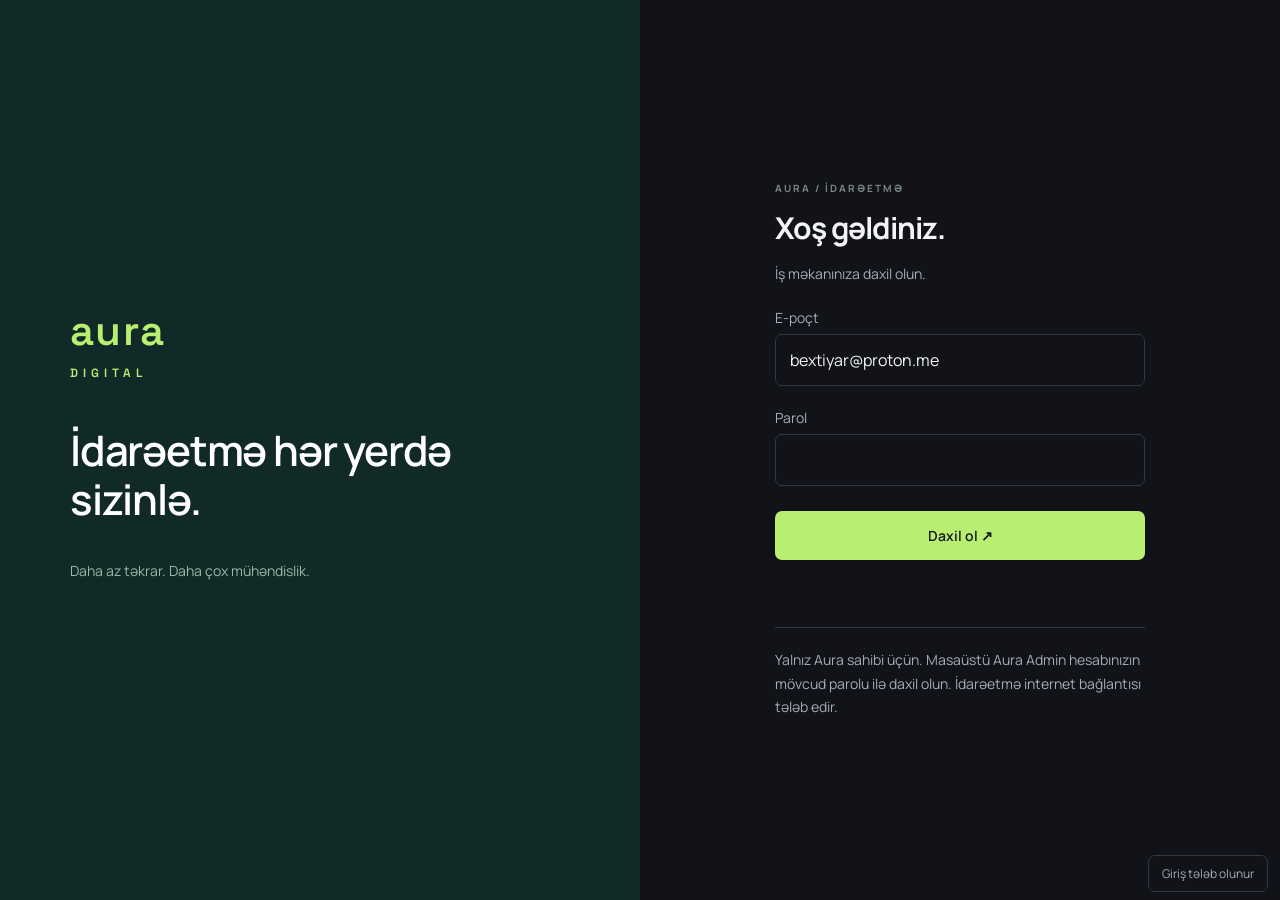
==== admin/index.html @ a4d2678a "Add responsive owner-only Aura Admin web panel" ====
<!doctype html><html lang="az"><head><meta charset="utf-8"><meta name="viewport" content="width=device-width,initial-scale=1"><title>Aura Admin · Veb idarəetmə</title><meta name="robots" content="noindex,nofollow"><meta name="referrer" content="no-referrer"><meta http-equiv="Content-Security-Policy" content="default-src 'self'; script-src 'self'; style-src 'self' 'unsafe-inline'; img-src 'self' data:; font-src 'self'; connect-src https://atiyisqbdrtrmpjtwakv.supabase.co; object-src 'none'; base-uri 'none'; form-action 'none'"><link rel="stylesheet" href="base.css"><link rel="stylesheet" href="auth.css"><link rel="stylesheet" href="admin.css"><link rel="stylesheet" href="communications.css"><link rel="stylesheet" href="web-admin.css"><link rel="icon" href="icon.svg"></head><body class="auth-locked" data-mode="admin">
<div class="app"><aside class="side"><div class="logo"><div class="mark">a</div><div class="word">aura<small>ADMIN</small></div></div><div class="navlabel">İDARƏETMƏ</div><button class="nav active" data-admin-page="overview">Ümumi baxış</button><button class="nav" data-admin-page="users">Aktiv hesablar</button><button class="nav" data-admin-page="suspended">Dayandırılmış hesablar</button><button class="nav" data-admin-page="rigels">Rigellər</button><button class="nav" data-admin-page="devices">Cihazlar</button><button class="nav" data-admin-page="events">Bütün hadisələr</button><button class="nav" data-admin-page="releases">Yeniləmələr</button><div class="sidebottom"><div class="licenseMini"><strong>Aura Admin · Veb</strong>Yalnız internetlə işləyir.</div><button class="nav" id="adminPassword">Parolu dəyiş</button><button class="nav" id="adminLogout">Hesabdan çıx</button></div></aside>
<main class="main"><header class="topbar"><button class="btn light" id="menuToggle" aria-label="Menyunu aç" aria-expanded="false">☰</button><div class="crumb">Aura Admin / <b id="adminCrumb">Ümumi baxış</b></div><button class="btn light" id="adminRefresh">Yenilə</button></header><section class="content"><div class="intro"><div><div class="eyebrow">AURA DIGITAL / İDARƏETMƏ</div><h1 id="adminTitle">İş məkanınız, bir baxışda.</h1><p id="adminMessage">Serverdən məlumatlar alınır.</p></div><button class="btn lime" id="adminNewUser">Hesab yarat</button></div><div id="adminBody"></div></section></main></div>
<div class="auth-dialog" id="adminDialog" hidden></div><script src="web-bridge.js"></script><script src="auth.js"></script><script src="usage.js"></script><script src="communications.js"></script><script src="admin.js"></script></body></html>

<script src="refinements.js"></script><script src="web-admin.js"></script>
---- admin/base.css ----
@import url('fonts/fonts.css');
:root{--bg:#f4f5f2;--ink:#182b29;--muted:#798582;--line:#e0e5df;--green:#b8ef70;--dark:#122a27}*{box-sizing:border-box}body{margin:0;background:var(--bg);color:var(--ink);font:14px Manrope,Segoe UI,sans-serif}button,input,select{font:inherit}button{cursor:pointer;border:0;transition:background .18s,transform .18s}button:active{transform:translateY(1px)}button:disabled{cursor:not-allowed;opacity:.55}button,input,select{outline-offset:4px}.app{display:flex;min-height:100vh}.side{width:232px;background:var(--dark);color:#c0cfca;padding:34px 22px;position:fixed;inset:0 auto 0 0;display:flex;flex-direction:column;z-index:5}.logo{display:flex;align-items:center;gap:12px;color:white}.mark{width:39px;height:39px;display:grid;place-items:center;font:32px 'Space Grotesk',sans-serif;background:var(--green);color:var(--dark);border-radius:12px 3px 12px 3px}.word{font:600 26px 'Space Grotesk',sans-serif;letter-spacing:2px}.word small{display:block;font:9px Manrope;letter-spacing:4.5px;margin-top:1px}.navlabel{font-size:10px;letter-spacing:1.7px;color:#72908a;margin:48px 12px 13px}.nav{background:none;color:#b1c4bd;display:flex;gap:12px;align-items:center;width:100%;padding:13px 14px;border-radius:8px;text-align:left;margin:5px 0;font-size:13px}.nav.active{background:#27413a;color:var(--green)}.nav svg{width:18px;height:18px;fill:none;stroke:currentColor;stroke-width:1.5}.sidebottom{margin-top:auto}.licenseMini{border:1px solid #355047;padding:16px;border-radius:10px;margin-top:35px;font-size:11px;color:#97b0a5}.licenseMini strong{display:block;color:white;font-size:13px;margin:8px 0}.dot{display:inline-block;width:6px;height:6px;border-radius:50%;background:var(--green);margin-right:6px}.user{border-top:1px solid #345047;margin-top:24px;padding-top:20px;display:flex;gap:10px;align-items:center}.avatar{width:33px;height:33px;background:#365148;border-radius:50%;display:grid;place-items:center;color:#d6e6de;font-size:11px;flex-shrink:0}.user small{display:block;color:#8ca399;font-size:10px;margin-top:3px}.main{margin-left:232px;width:calc(100% - 232px)}.topbar{height:83px;border-bottom:1px solid var(--line);display:flex;align-items:center;justify-content:space-between;padding:0 44px;background:#fbfcf9}.crumb{font-size:12px;color:#80908a}.crumb b{color:#233d32;font-weight:600}.badge{font-size:10px;letter-spacing:.5px;border:1px solid #dce4d8;border-radius:5px;padding:6px 9px;background:#f5f8ef;color:#5a7350}.content{padding:37px 44px 24px;max-width:1700px;margin:auto}.eyebrow{font-size:10px;letter-spacing:2px;color:#7a8880;font-weight:700}.intro{display:flex;align-items:flex-end;justify-content:space-between;margin-bottom:27px}h1{font-size:32px;font-weight:600;letter-spacing:-1.2px;margin:7px 0 7px}p{line-height:1.7;color:var(--muted)}.intro p{margin:0;font-size:12px}.btn{padding:12px 20px;border-radius:7px;background:var(--dark);color:white;font-weight:600;font-size:12px;display:inline-flex;align-items:center;justify-content:center;gap:12px}.btn.light{background:white;border:1px solid var(--line);color:var(--ink)}.btn.lime{background:var(--green);color:var(--dark)}.hero{background:var(--dark);border-radius:15px;color:white;display:grid;grid-template-columns:1.1fr 1fr;overflow:hidden;min-height:265px;position:relative}.heroText{padding:33px 36px;z-index:1}.hero .eyebrow{color:var(--green)}.hero h2{font-size:34px;line-height:1.22;font-weight:500;letter-spacing:-1.1px;margin:16px 0 12px}.hero p{font-size:12px;color:#abc0b6;max-width:340px;margin-bottom:22px}.heroArt{background:radial-gradient(ellipse at center,#284d3c,transparent 70%);display:grid;place-items:center;position:relative}.heroArt:after{content:'PRECISION IN EVERY DETAIL';position:absolute;bottom:20px;right:25px;font:9px monospace;letter-spacing:2px;color:#7d9a88}.heroArt svg{width:100%;height:250px}.sectionhead{display:flex;justify-content:space-between;align-items:center;margin:28px 0 15px}.sectionhead h2{font-size:17px;margin:0}.sectionhead small{color:#849187;font-size:11px}.cards{display:grid;grid-template-columns:repeat(4,1fr);gap:15px}.card{background:#fff;border:1px solid var(--line);border-radius:12px;padding:20px;min-height:202px;position:relative}.card.live{border-color:#afc69d;box-shadow:0 4px 20px #172d2010}.cardicon{width:44px;height:44px;background:#f0f4ea;border-radius:10px;display:grid;place-items:center;margin-bottom:22px}.cardicon svg{width:27px;height:27px;stroke:#45674f;fill:none;stroke-width:1.2}.card .tag{position:absolute;right:15px;top:23px;font-size:9px;color:#668950;background:#eff6e7;padding:4px 7px;border-radius:4px}.card h3{font:600 20px 'Space Grotesk',sans-serif;margin:0 0 7px}.card p{font-size:11px;margin:0 0 16px;min-height:36px}.card button{font-size:11px;color:var(--ink);background:none;padding:0;font-weight:700}.card.muted{background:#f8f9f6}.card.muted .tag{background:#eceedf;color:#89917e}.lower{display:grid;grid-template-columns:1.35fr 1fr;gap:20px;margin-top:25px}.box{border:1px solid var(--line);background:#fff;border-radius:11px;padding:22px}.box h3{font-size:13px;margin:0 0 18px}.stepRow{display:flex;gap:16px}.step{flex:1;font-size:11px;color:#829084;line-height:1.7}.step span{display:block;color:#9ca890;font:20px 'Space Grotesk';margin-bottom:10px}.step b{display:block;color:#344a3d;margin-bottom:4px}.profile{display:flex;align-items:center;gap:12px;padding:12px;background:#f6f8f2;border-radius:8px}.profile .avatar{background:#e5eedb;color:#4f6542}.profile strong{font-size:12px}.profile small{display:block;color:#8a9685;margin-top:3px;font-size:10px}.swatches{display:flex;gap:5px;margin-left:auto}.swatches i{width:12px;height:12px;border-radius:3px;background:#e2b14c}.swatches i:nth-child(2){background:#6f9e8a}.swatches i:nth-child(3){background:#b46964}.foot{margin-top:24px;display:flex;justify-content:space-between;color:#8d978d;font-size:10px;line-height:1.6}.view[hidden]{display:none!important}.studio{padding:25px 30px}.studioIntro{display:flex;justify-content:space-between;align-items:center;margin-bottom:23px}.studioIntro h1{font-size:27px}.studioIntro p{font-size:11px;margin:0}.studioGrid{display:grid;grid-template-columns:350px minmax(0,1fr);gap:20px}.formPanel{background:white;border:1px solid var(--line);border-radius:12px;overflow:hidden;align-self:start}.paneltop{padding:20px 21px 14px;display:flex;align-items:center;justify-content:space-between}.paneltop h3{font-size:13px;margin:0}.paneltop small{font-size:9px;color:#7e9076}.tabs{display:flex;padding:0 16px;gap:6px;border-bottom:1px solid var(--line)}.tab{background:none;padding:12px 8px;color:#8a9688;font-size:11px;border-bottom:2px solid transparent}.tab.active{color:#365e37;border-color:#83a45b;font-weight:700}.fields{padding:20px}.fieldGrid{display:grid;grid-template-columns:1fr 1fr;gap:15px 12px}.field.full{grid-column:1/-1}.field label{font-size:10px;color:#74816f;display:block;margin-bottom:7px}.inputwrap{position:relative}.inputwrap input,.field select{width:100%;border:1px solid #dce3d8;border-radius:6px;padding:10px;background:#fcfdfb;color:#23382a;font-size:13px;height:39px}.inputwrap input{padding-right:32px}.inputwrap small{position:absolute;right:10px;top:13px;font-size:9px;color:#a0aa99;pointer-events:none}.field input:focus{outline:2px solid #b8d89c;border-color:transparent}.fieldTitle{font-size:10px;letter-spacing:1.4px;color:#9aa58e;border-bottom:1px solid #edf0e8;padding-bottom:10px;margin:4px 0 0}.hint{font-size:10px;color:#8b9684;line-height:1.7;margin:16px 0 0;padding:11px;background:#f6f8f2;border-radius:5px}.formbottom{padding:17px 20px;border-top:1px solid var(--line)}.formbottom .btn{width:100%}.formbottom .btn.light{margin-bottom:9px;font-size:10px}.canvasPanel{border-radius:12px;overflow:hidden;border:1px solid #dce3d7;background:#fff;display:flex;flex-direction:column;min-height:600px}.canvashead{display:flex;align-items:center;justify-content:space-between;padding:17px 20px;font-size:11px;border-bottom:1px solid var(--line)}.canvashead strong{font-size:12px}.tiny{font:10px monospace;color:#829476}.drawing{background-color:#132923;background-image:linear-gradient(#adc49108 1px,transparent 1px),linear-gradient(90deg,#adc49108 1px,transparent 1px);background-size:22px 22px;position:relative;flex:1;min-height:390px;display:flex;align-items:center;overflow:hidden}.drawing svg{width:100%;height:auto;min-height:300px}.canvasLabel{position:absolute;top:20px;left:21px;color:#a9bdab;font-size:9px;letter-spacing:1.5px}.canvasLabel:before{content:'';display:inline-block;width:5px;height:5px;border-radius:50%;background:#b8ef70;margin-right:7px}.canvasTools{position:absolute;top:15px;right:15px;display:flex;gap:5px;z-index:2}.canvasTools button{background:#294136;color:#b3c6b2;border:1px solid #3a5140;width:27px;height:27px;border-radius:4px}.drawbottom{position:absolute;bottom:17px;left:20px;right:20px;color:#7f9c88;font:9px monospace;display:flex;justify-content:space-between}.summary{display:grid;grid-template-columns:repeat(3,1fr);padding:19px 22px;gap:15px}.summary div{border-right:1px solid var(--line);padding-right:10px}.summary div:last-child{border:0}.summary small{display:block;color:#8c9885;font-size:9px;margin-bottom:7px}.summary strong{font:500 19px 'Space Grotesk'}.summary em{display:block;font-size:9px;color:#99a28e;font-style:normal;margin-top:5px}.statusline{padding:12px 20px;border-top:1px solid var(--line);font-size:10px;color:#75846d;background:#fcfdf9;display:flex;gap:8px;align-items:center}.statusline i{height:5px;width:5px;background:#7caa4b;border-radius:50%;flex-shrink:0}.notice{border:1px solid #e1e5d9;border-radius:7px;padding:12px 15px;color:#8d977e;font-size:10px;margin-top:15px;line-height:1.6}.toast{position:fixed;bottom:28px;left:50%;transform:translateX(-50%) translateY(100px);opacity:0;background:#e6f2d4;border:1px solid #b6d08c;color:#304c29;padding:15px 23px;border-radius:9px;box-shadow:0 8px 40px #0002;z-index:30;transition:.3s;max-width:90%;font-size:12px;pointer-events:none}.toast.show{transform:translateX(-50%) translateY(0);opacity:1}.drawcursor{cursor:crosshair}.modalShade{position:fixed;inset:0;background:#10281f77;backdrop-filter:blur(7px);z-index:20;display:grid;place-items:center;padding:20px}.modalShade[hidden]{display:none}.modal{background:#fbfcf8;border-radius:17px;padding:32px;width:510px;max-width:100%;max-height:90vh;overflow:auto;box-shadow:0 30px 100px #0003}.modal h2{font-size:25px;margin:14px 0 9px}.modal p{font-size:12px}.licenseData{display:grid;grid-template-columns:1fr 1fr;gap:20px;margin:24px 0;padding:20px;background:#f0f4e8;border-radius:9px}.licenseData small{display:block;font-size:10px;color:#899578;margin-bottom:6px}.licenseData b{font-size:12px}.modalactions{display:flex;justify-content:flex-end;gap:9px}.progress{display:flex;gap:7px;align-items:center;color:#809377;font-size:10px}.progress b{display:inline-grid;place-items:center;width:19px;height:19px;background:#e5eddb;border-radius:50%;color:#6f8853;font-size:9px}.progress i{width:20px;height:1px;background:#ccd6c0}.progress .current{background:#203f2c;color:#c1ec94}@media(min-width:1550px){.studioGrid{grid-template-columns:390px minmax(0,1fr)}.canvasPanel{min-height:660px}.drawing{min-height:450px}.content{padding-top:48px}.hero{min-height:300px}.heroText{padding:39px}.heroArt svg{height:280px}}@media(max-width:1150px){.side{width:190px;padding:28px 15px}.main{margin-left:190px;width:calc(100% - 190px)}.content{padding:26px}.topbar{padding:0 26px}.studio{padding:22px}.studioGrid{grid-template-columns:310px minmax(0,1fr)}.cards{gap:9px}.card{padding:16px}.hero h2{font-size:29px}.heroText{padding:27px}.progress{display:none}}@media(max-width:850px){.side{width:74px;padding:24px 13px}.word,.navlabel,.nav span,.licenseMini,.user>div:not(.avatar){display:none}.nav{padding:13px;justify-content:center}.logo{justify-content:center}.main{margin-left:74px;width:calc(100% - 74px)}.cards{grid-template-columns:1fr 1fr}.studioGrid{grid-template-columns:1fr}.hero{grid-template-columns:1fr}.heroArt{display:none}.lower{grid-template-columns:1fr}.studioIntro{align-items:flex-start}.intro h1{font-size:26px}.intro>.badge{display:none}.foot{gap:20px}.canvasPanel{min-height:500px}.topbar{height:65px}}@media(prefers-reduced-motion:reduce){*{transition:none!important}}

:root{--surface:#fff;--soft:#f6f8f2;--head:#fbfcf9;--secondary:#74816f}html[data-theme=dark]{color-scheme:dark;--bg:#101c19;--ink:#e0e9df;--muted:#a1b0a4;--line:#34453a;--surface:#1b2b24;--soft:#24362c;--head:#17271f;--secondary:#a4b49d}html[data-theme=dark] .topbar{background:var(--head)}html[data-theme=dark] .crumb b,html[data-theme=dark] .step b{color:var(--ink)}html[data-theme=dark] :is(.card,.box,.formPanel,.canvasPanel,.btn.light,.modal){background:var(--surface);color:var(--ink)}html[data-theme=dark] :is(.card.muted,.profile,.hint,.licenseData,.statusline){background:var(--soft)}html[data-theme=dark] :is(.field input,.field select,.settingSelect,.profileInput){background:#14231c;color:var(--ink);border-color:var(--line)}html[data-theme=dark] :is(.field label,.tab,.hint,.notice,.foot,.card p,.step){color:#a4b49d}html[data-theme=dark] .badge,html[data-theme=dark] .card .tag{background:#283b2b;color:#c2d5ac;border-color:#405538}html[data-theme=dark] .tab.active{color:var(--green)}html[data-theme=dark] .card button{color:var(--ink)}.pageheading{margin-bottom:28px}.pageheading h1{margin-top:9px}.pageheading p{font-size:12px;max-width:650px}.pageGrid{display:grid;grid-template-columns:minmax(0,1.55fr) minmax(250px,1fr);gap:22px;align-items:start}.stack{display:grid;gap:20px}.pageCard{border:1px solid var(--line);border-radius:13px;background:var(--surface);padding:26px}.pageCard h2{font-size:16px;margin:0 0 8px}.pageCard p{font-size:12px}.cardHeading{display:flex;justify-content:space-between;align-items:center;gap:15px;margin-bottom:20px}.cardHeading h2{margin:0}.settingRow{padding:19px 0;border-bottom:1px solid var(--line);display:flex;gap:20px;justify-content:space-between;align-items:center}.settingRow:last-child{border-bottom:0;padding-bottom:0}.settingRow strong{font-size:12px;display:block}.settingRow small{display:block;color:var(--muted);font-size:11px;line-height:1.7;margin-top:6px;max-width:380px}.switch{position:relative;display:inline-flex;flex-shrink:0}.switch input{position:absolute;opacity:0;width:100%;height:100%;margin:0;cursor:pointer;z-index:1}.switch span{display:block;width:39px;height:23px;border-radius:20px;background:#c8d0c0;position:relative;transition:.2s}.switch span:after{content:'';position:absolute;width:17px;height:17px;border-radius:50%;background:#fff;top:3px;left:3px;transition:.2s}.switch input:checked+span{background:#80ab54}.switch input:checked+span:after{transform:translateX(16px)}.switch input:focus-visible+span{outline:2px solid #82a15b;outline-offset:4px}.switch input:disabled+span{opacity:.45}.themeOptions{display:grid;grid-template-columns:repeat(3,1fr);gap:12px;margin-top:22px}.themeChoice{border:1px solid var(--line);border-radius:9px;padding:12px;background:var(--surface);color:var(--ink);text-align:left;font-size:11px}.themeChoice[aria-pressed=true]{border-color:#85ac59;box-shadow:0 0 0 2px #88b35122}.themePicture{height:68px;background:#eef2e7;border-radius:5px;margin-bottom:12px;display:flex;gap:6px;padding:8px;border:1px solid #d7dfcf}.themePicture:before{content:'';width:23%;background:#233e2d;border-radius:3px}.themePicture:after{content:'';background:linear-gradient(#b8d193 0 25%,transparent 25% 40%,#fff 40%);border-radius:3px;flex:1}.themePicture.night{background:#10241a;border-color:#314735}.themePicture.night:after{background:linear-gradient(#405c34 0 25%,transparent 25% 40%,#233c2b 40%)}.themePicture.auto{background:linear-gradient(90deg,#eef2e7 50%,#10241a 50%)}.settingSelect,.profileInput{border:1px solid var(--line);border-radius:6px;padding:10px 12px;background:var(--head);color:var(--ink);font-size:12px;max-width:100%}.settingSelect{min-width:150px}.profileFields{display:grid;grid-template-columns:1fr 1fr;gap:20px;margin-top:22px}.profileFields label{font-size:11px;color:var(--secondary);display:block}.profileInput{width:100%;margin-top:8px}.profileFields .full{grid-column:1/-1}.colorChip{width:12px;height:12px;border-radius:3px;background:#b8ef70;display:inline-block;margin-right:7px}.licenseHero{padding:27px;border-radius:12px;color:#fff;background:radial-gradient(at top right,#40633a,transparent 65%),#153022}.licenseHero h2{font:500 30px 'Space Grotesk';margin:17px 0 5px}.licenseHero p{color:#b0c5a8;font-size:12px}.licenseHero code{display:inline-block;margin-top:14px;color:#cee7b8;font-size:12px;padding:10px 13px;border:1px solid #4d6543;border-radius:6px;letter-spacing:1px}.metricRow{display:grid;grid-template-columns:repeat(3,1fr);gap:15px;padding:22px 0}.metricRow small{display:block;font-size:10px;color:var(--muted);margin-bottom:8px}.metricRow strong{font-size:15px}.device{display:flex;gap:12px;align-items:center;padding:17px 0;border-top:1px solid var(--line)}.device .avatar{border-radius:8px;background:var(--soft);color:var(--ink)}.device small{font-size:10px;color:var(--muted);display:block;margin-top:5px}.device strong{font-size:12px}.device button{margin-left:auto}.termsLayout{display:grid;grid-template-columns:190px minmax(0,1fr);gap:26px;align-items:start}.termsIndex{position:sticky;top:20px;display:grid;gap:5px}.termsIndex a{font-size:11px;text-decoration:none;color:var(--muted);padding:11px 12px;border-left:2px solid var(--line)}.termsIndex a:hover{color:var(--ink);border-color:#8eb25e}.legalSection{scroll-margin-top:20px;padding:0 0 22px;border-bottom:1px solid var(--line);margin-bottom:24px}.legalSection h2{font-size:17px;margin:0 0 17px}.clause{display:grid;grid-template-columns:33px 1fr;gap:12px;margin:13px 0;font-size:12px;line-height:1.85}.clause b{color:#83a35e;font:500 12px 'Space Grotesk';padding-top:3px}.clause p{margin:0;font-size:12px;color:var(--secondary)}.legalBanner{background:var(--soft);border:1px solid var(--line);border-radius:9px;padding:17px 20px;font-size:11px;color:var(--secondary);line-height:1.8;margin-bottom:25px}.legalBanner a{color:inherit}.tag2{display:inline-block;font-size:9px;border:1px solid var(--line);border-radius:4px;padding:4px 7px;color:var(--muted)}.savedNote{font-size:11px;color:var(--muted);line-height:1.7}.accentOptions{display:flex;gap:9px}.accentChoice{width:24px;height:24px;border-radius:50%;border:3px solid var(--surface);outline:1px solid var(--line)}.accentChoice[aria-pressed=true]{outline:2px solid #829273}.sectionFoot{display:flex;gap:10px;align-items:center;justify-content:space-between;margin-top:20px}.pageCard a{color:inherit}.smallLink{font-size:11px;background:none;color:var(--ink);padding:0;text-decoration:underline;text-underline-offset:4px}body.compact .settingRow{padding:12px 0}body.compact .pageCard{padding:20px}body.reduceMotion *,body.reduceMotion *:before,body.reduceMotion *:after{transition:none!important;scroll-behavior:auto!important}.profilePreview{padding:22px;background:#142b22;border-radius:9px;color:#b8d99d;margin-top:20px;font:12px monospace;line-height:2.4}.settingsNote{font-size:11px;color:var(--muted);line-height:1.8;margin-top:16px}@media(max-width:1100px){.pageGrid{grid-template-columns:1fr}.termsLayout{grid-template-columns:1fr}.termsIndex{position:static;display:flex;flex-wrap:wrap;gap:3px}.termsIndex a{border-left:0;border-bottom:1px solid var(--line)}}@media(max-width:600px){.themeOptions{gap:5px}.themeChoice{padding:8px}.profileFields{grid-template-columns:1fr}.settingRow{gap:10px}.settingSelect{min-width:115px}.content{padding:23px 16px}.cardHeading{align-items:flex-start}.metricRow{gap:8px}.metricRow strong{font-size:12px}}

.side{padding-top:25px}.navlabel{margin-top:30px}.side .nav{padding-top:11px;padding-bottom:11px}.sidebottom .licenseMini{margin-top:16px}.sidebottom .user{margin-top:16px;padding-top:15px}.accountButton{border:0;background:none;color:inherit;text-align:left;width:100%;cursor:pointer}.billingHero{background:radial-gradient(ellipse at top right,#426944,transparent 70%),#153022;color:#fff;padding:30px;border-radius:13px;display:flex;align-items:center;justify-content:space-between;gap:20px}.billingHero h2{font:500 28px 'Space Grotesk';margin:12px 0}.billingHero p{color:#b1c5a9;font-size:12px;margin:0}.billingHero .eyebrow{color:#c2e5a8}.billingHero strong{font:500 39px 'Space Grotesk';white-space:nowrap}.billingHero strong small{font:11px Manrope;color:#afc4a6}.billingBar{display:flex;align-items:center;justify-content:space-between;gap:16px;margin:25px 0}.segmented{display:inline-flex;background:var(--soft);padding:4px;border:1px solid var(--line);border-radius:8px;gap:4px}.segmented button{background:none;color:var(--muted);border-radius:5px;padding:9px 15px;font-size:11px}.segmented button[aria-pressed=true]{background:var(--surface);color:var(--ink);box-shadow:0 2px 6px #0001}.priceGrid{display:grid;grid-template-columns:repeat(3,1fr);gap:17px}.priceCard{background:var(--surface);border:1px solid var(--line);padding:25px;border-radius:12px;display:flex;flex-direction:column;position:relative}.priceCard.featured{border-color:#91b66b;box-shadow:0 5px 28px #75a75112}.priceCard h2{font:500 23px 'Space Grotesk';margin:14px 0 8px}.priceCard p{font-size:11px;min-height:38px}.priceCard .price{font:500 35px 'Space Grotesk';margin:17px 0 8px;letter-spacing:-1px}.priceCard .price small{font:11px Manrope;letter-spacing:0;color:var(--muted)}.priceCard .annualTotal{font-size:10px;color:var(--muted);min-height:30px}.features{list-style:none;padding:0;margin:22px 0;flex:1}.features li{font-size:11px;line-height:1.8;margin:10px 0;color:var(--secondary);display:flex;gap:9px}.features li:before{content:'✓';color:#86a75b}.priceCard .btn{width:100%}.recommended{position:absolute;top:14px;right:15px;font-size:9px;color:#718e50;letter-spacing:.6px}.tableScroll{overflow:auto}.dataTable{width:100%;border-collapse:collapse;text-align:left;font-size:11px;white-space:nowrap}.dataTable th{font-size:9px;letter-spacing:1px;color:var(--muted);font-weight:600;padding:13px 12px;border-bottom:1px solid var(--line)}.dataTable td{padding:17px 12px;border-bottom:1px solid var(--line)}.dataTable tr:last-child td{border-bottom:0}.stateTag{font-size:9px;border-radius:4px;padding:5px 7px;background:#eaf4dd;color:#638244;display:inline-block}.stateTag.pending{background:#f5eddb;color:#a08042}.stateTag.off{background:var(--soft);color:var(--muted)}html[data-theme=dark] .stateTag{background:#2a4029;color:#b2cf91}html[data-theme=dark] .stateTag.pending{background:#403824;color:#d8ba77}.actionLink{background:none;color:var(--ink);font-size:11px;padding:4px;text-decoration:underline;text-underline-offset:4px}.paymentCard{background:linear-gradient(120deg,#254637,#142c22);border:1px solid #466443;border-radius:12px;padding:24px;color:#e2eed4;max-width:350px;aspect-ratio:1.72;display:flex;flex-direction:column;justify-content:space-between}.paymentCard .numbers{font:19px 'Space Grotesk';letter-spacing:2px}.paymentCard .caption{font-size:9px;letter-spacing:1.3px;color:#a6bc99}.checkoutLayout{display:grid;grid-template-columns:1.3fr 1fr;gap:22px}.orderLine{display:flex;justify-content:space-between;gap:15px;margin:14px 0;font-size:12px;color:var(--secondary)}.orderLine.total{padding-top:20px;border-top:1px solid var(--line);color:var(--ink);font-size:18px}.orderSummary{position:sticky;top:20px}.orderDisclaimer{font-size:10px;color:var(--muted);line-height:1.8;margin-top:15px}.paymentOption{display:flex;align-items:flex-start;gap:11px;border:1px solid var(--line);padding:16px;border-radius:8px;margin:12px 0;cursor:pointer;font-size:12px}.paymentOption:has(input:checked){border-color:#93b66b;background:var(--soft)}.paymentOption small{display:block;color:var(--muted);font-size:10px;line-height:1.7;margin-top:5px}.paymentOption input{accent-color:#82a65a;margin-top:3px}.checkoutField{display:grid;gap:7px;margin-top:20px;font-size:11px;color:var(--secondary)}.checkoutField input,.checkoutField select,.checkoutField textarea{border:1px solid var(--line);border-radius:6px;padding:11px;background:var(--head);color:var(--ink);font:12px Manrope,Segoe UI,sans-serif;width:100%}.checkoutField textarea{min-height:95px;resize:vertical}.accountGrid{display:grid;grid-template-columns:1fr 1fr;gap:18px}.accountGrid .full{grid-column:1/-1}.accountHeader{display:flex;align-items:center;gap:17px;margin-bottom:24px}.accountHeader .avatar{height:57px;width:57px;border-radius:16px;background:var(--soft);font:22px 'Space Grotesk';color:var(--ink)}.accountHeader h2{font-size:19px;margin:0 0 5px}.accountHeader p{font-size:11px;margin:0}.successCircle{width:64px;height:64px;border-radius:50%;display:grid;place-items:center;background:#e0efcb;color:#648744;font-size:30px;margin:0 auto 22px}.emptyState{padding:45px 20px;text-align:center;color:var(--muted);font-size:12px}.helpCards{display:grid;grid-template-columns:repeat(3,1fr);gap:16px}.helpCards .pageCard{padding:22px}.helpCards p{font-size:11px}details.faq{padding:18px 0;border-bottom:1px solid var(--line);font-size:12px}details.faq summary{cursor:pointer;font-weight:600}details.faq p{font-size:11px;line-height:1.9;margin-bottom:0}.demoStrip{display:flex;align-items:center;gap:10px;background:var(--soft);border:1px solid var(--line);border-radius:8px;padding:12px 16px;color:var(--muted);font-size:10px;line-height:1.8;margin-top:20px}.subTabs{display:flex;gap:22px;border-bottom:1px solid var(--line);margin-bottom:25px;overflow:auto}.subTabs button{white-space:nowrap;background:none;color:var(--muted);font-size:12px;padding:12px 0;border-bottom:2px solid transparent}.subTabs button.active{color:var(--ink);border-color:#86a859}.billingPane[hidden]{display:none}.seatsControl{display:flex;gap:10px;align-items:center}.seatsControl input{width:75px;text-align:center}.alertBox{padding:17px;border:1px solid #d2bb85;border-radius:8px;background:#f5efdf;color:#92733e;font-size:11px;line-height:1.8}html[data-theme=dark] .alertBox{background:#393323;color:#d7bd84;border-color:#5c5030}.titleActions{display:flex;align-items:center;justify-content:space-between;gap:15px}.titleActions p{margin-bottom:0}.billingPane .pageCard{margin-top:20px}.supportStatus{font-size:11px;line-height:1.7;color:var(--muted)}@media(max-width:1150px){.priceGrid{gap:10px}.priceCard{padding:18px}.checkoutLayout{grid-template-columns:1fr}.orderSummary{position:static}.billingHero strong{font-size:30px}}@media(max-width:850px){.priceGrid,.helpCards{grid-template-columns:1fr}.priceCard p{min-height:0}.accountGrid{grid-template-columns:1fr}.billingHero{align-items:flex-start;flex-direction:column}.billingBar{flex-wrap:wrap}.side .user{padding-top:12px}.side .accountButton{padding-left:0;padding-right:0}}@media(max-height:850px) and (min-width:851px){.side{padding:18px 18px;overflow-y:auto}.navlabel{margin:20px 12px 9px}.side .nav{padding:9px 12px;margin:3px 0;font-size:12px}.sidebottom .licenseMini{padding:12px;font-size:10px}.sidebottom .user{margin-top:12px}.side .navlabel[style]{margin-top:15px!important}}
---- admin/auth.css ----
body.auth-locked>.app{display:none!important}body:not(.auth-locked)>#authGate{display:none}#authGate{min-height:100vh;display:grid;grid-template-columns:1fr 1fr;background:var(--bg,#f4f5f2)}.auth-brand{background:#122a27;padding:70px;display:flex;flex-direction:column;justify-content:center;color:#fff}.auth-brand .auth-logo{font:600 42px 'Space Grotesk',sans-serif;letter-spacing:2px;color:#b8ef70}.auth-brand h1{font-size:46px;max-width:500px;line-height:1.18;margin:45px 0 20px}.auth-brand p{color:#9db7a8;max-width:400px;font-size:14px}.auth-content{display:flex;justify-content:center;align-items:center;padding:45px}.auth-box{width:100%;max-width:370px}.auth-box h2{font-size:30px;letter-spacing:-1px;margin:12px 0}.auth-box p{font-size:12px}.auth-box label{display:block;font-size:12px;color:var(--muted,#738573);margin:22px 0 7px}.auth-box input{width:100%;padding:14px;border:1px solid var(--line,#dce3d8);border-radius:7px;background:var(--bg,#fff);color:var(--ink,#182b29);font:inherit}.auth-box .btn{width:100%;margin-top:25px;padding:15px}.auth-error{min-height:22px;margin-top:17px;font-size:12px;color:#a34d42}.auth-note{border-top:1px solid var(--line,#dce3d8);margin-top:28px;padding-top:20px;color:var(--muted);font-size:11px;line-height:1.7}.auth-status{position:fixed;bottom:18px;right:20px;z-index:15;background:var(--bg,#f4f5f2);border:1px solid var(--line,#dce3d8);padding:9px 13px;border-radius:7px;font-size:10px;color:var(--muted,#71826f)}.auth-dialog{position:fixed;inset:0;z-index:100;background:#10281f88;display:grid;place-items:center;padding:24px;backdrop-filter:blur(7px)}.auth-dialog[hidden]{display:none}.auth-dialog-box{background:var(--bg,#fafbf7);color:var(--ink,#182b29);border-radius:16px;padding:30px;width:460px;max-width:100%;max-height:90vh;overflow:auto}.auth-dialog-box h2{margin-top:0}.auth-dialog-box p{font-size:12px}.auth-dialog-box label{display:block;font-size:12px;margin:16px 0 6px}.auth-dialog-box input{width:100%;padding:12px;border:1px solid var(--line,#dce3d8);border-radius:6px;background:var(--bg,#fff);color:var(--ink,#182b29)}.auth-dialog-box .sectionFoot{display:flex;gap:10px;margin-top:22px;flex-wrap:wrap}@media(max-width:900px){#authGate{grid-template-columns:1fr}.auth-brand{display:none}}
---- admin/admin.css ----
.admin-metrics{display:grid;grid-template-columns:repeat(4,1fr);gap:16px;margin-bottom:24px}.admin-metric{padding:22px;background:white;border:1px solid var(--line);border-radius:12px}.admin-metric small{display:block;color:var(--muted);font-size:11px}.admin-metric strong{display:block;font:32px 'Space Grotesk',sans-serif;margin-top:12px}.admin-table-wrap{overflow:auto;background:white;border:1px solid var(--line);border-radius:12px;margin-bottom:20px}.admin-table{border-collapse:collapse;width:100%;font-size:12px}.admin-table th,.admin-table td{padding:16px;border-bottom:1px solid var(--line);text-align:left;vertical-align:top;line-height:1.6}.admin-table th{font-size:10px;color:var(--muted);letter-spacing:.4px}.admin-table button{border:1px solid var(--line);padding:7px 10px;background:var(--bg);color:var(--ink);border-radius:5px;font-size:10px;margin:3px}.admin-table small{display:block;color:var(--muted)}.admin-filter{padding:12px;border:1px solid var(--line);border-radius:6px;margin:0 12px 20px 0;max-width:300px;background:white;color:var(--ink)}.admin-secret{display:block;padding:16px;background:#eef5e5;border:1px solid #bdd88d;border-radius:8px;overflow-wrap:anywhere;font:14px monospace;margin:20px 0}.admin-dialog-box{width:600px}.admin-dialog-box select,.admin-dialog-box textarea{width:100%;padding:12px;border:1px solid var(--line);border-radius:6px;background:var(--bg);color:var(--ink)}.admin-dialog-box textarea{height:110px;resize:vertical}#adminMessage{max-width:800px}#adminTitle{font-size:29px}@media(max-width:1150px){.admin-metrics{grid-template-columns:repeat(2,1fr)}}
body[data-mode=admin]{color-scheme:dark;--bg:#101a15;--ink:#eef5ef;--muted:#a8baad;--line:#32473b;--dark:#13231a;background:var(--bg);color:var(--ink)}
body[data-mode=admin] .topbar,body[data-mode=admin] .admin-metric,body[data-mode=admin] .admin-table-wrap{background:#192820;color:var(--ink)}
body[data-mode=admin] .btn.light,body[data-mode=admin] .admin-filter{background:#1d2f24;color:var(--ink);border-color:var(--line)}
body[data-mode=admin] .crumb b,body[data-mode=admin] .crumb{color:var(--muted)}
body[data-mode=admin] .admin-secret{background:#1e3224;border-color:#526b49;color:var(--ink)}
body[data-mode=admin] .auth-error{color:#ffa995}
.admin-table .admin-manage-button {
 padding: 7px 12px;
 font-size: 12px;
 color: var(--green);
 white-space: nowrap;
}
.admin-manage .admin-manage-account { color: var(--muted); overflow-wrap: anywhere; }
.admin-manage-details {
 display: grid;
 grid-template-columns: minmax(90px, 1fr) 2fr;
 gap: 8px 14px;
 margin: 20px 0;
}
.admin-manage-details dt { color: var(--muted); }
.admin-manage-details dd { margin: 0; overflow-wrap: anywhere; }
.admin-manage-options { display: grid; grid-template-columns: repeat(2,minmax(0,1fr)); gap: 8px; }
.admin-manage-options .btn { text-align: left; white-space: normal; }
.admin-manage .auth-error:empty { display: none; }
@media (max-width: 560px) { .admin-manage-options { grid-template-columns: 1fr; } }
.admin-list-tools{display:flex;align-items:center;flex-wrap:wrap;gap:10px;margin:14px 0}.admin-list-tools .admin-filter{margin:0}.admin-list-tools small{color:var(--muted)}
---- admin/communications.css ----
.aura-notification-bell{display:inline-flex;position:relative;align-items:center;justify-content:center;margin-left:auto;margin-right:8px;padding:7px 9px}
.aura-notification-bell svg{width:19px;height:19px;fill:none;stroke:currentColor;stroke-width:1.65;stroke-linecap:round;stroke-linejoin:round}
.aura-unread{font-size:10px;position:absolute;right:-5px;top:-6px;background:var(--green,#b8ef70);color:#142013;border-radius:1rem;padding:1px 5px}
.aura-notification-list,.aura-conversation-list{display:grid;gap:9px;margin:12px 0}
.aura-notification-list article,.aura-thread-log article{padding:12px;border:1px solid var(--line);border-radius:8px;overflow-wrap:anywhere}
.aura-notification-list small,.aura-thread-log small{display:block;color:var(--muted);font-size:11px;margin-top:4px}
.aura-notification-list article p,.aura-thread-log p{white-space:pre-wrap;margin:8px 0}
.aura-notification-list .aura-notification-new,.aura-thread-log .aura-thread-admin{border-left:3px solid var(--green,#b8ef70)}
.aura-thread-log{display:grid;gap:8px;max-height:380px;overflow:auto;margin:14px 0}
.aura-communication-card{margin-top:16px}
.aura-communication-card textarea{display:block;width:100%;padding:10px;background:var(--bg);color:var(--ink);border:1px solid var(--line);border-radius:6px;margin-bottom:10px}
.aura-device-filters{display:flex;gap:9px;flex-wrap:wrap;margin-bottom:12px}
.aura-device-filters input,.aura-device-filters select{padding:8px;background:var(--bg);color:var(--ink);border:1px solid var(--line);border-radius:6px}
.aura-device-filters input{min-width:min(260px,100%)}
.topbar{position:relative}
.topbar:has(.aura-package-promo:not([hidden])){height:106px}
.aura-package-promo{position:absolute;left:0;right:0;margin-inline:auto;width:min(49%,520px);padding:0;border:1px solid var(--line);border-radius:9px;overflow:hidden;background:#121d1b;cursor:pointer;line-height:0}
.aura-package-promo video{display:block;width:100%;height:auto;pointer-events:none}
.aura-package-promo:hover,.aura-package-promo:focus-visible{border-color:var(--green)}
@media(max-width:1120px){.aura-package-promo{width:42%}.topbar:has(.aura-package-promo:not([hidden])){height:90px}}
@media(max-width:920px){.aura-package-promo{display:none}.topbar:has(.aura-package-promo:not([hidden])){height:65px}}

.aura-package-promo:active{transform:none}
.settingsSearchRow{margin-top:16px;border-top:1px solid var(--line)}.settingsSearchRow input.settingSelect{width:min(48%,280px);min-width:0}
---- admin/web-admin.css ----
body[data-mode=admin]{--bg:#111318;--ink:#f2f4f7;--muted:#a4adb8;--line:#303642;--dark:#15181e;color-scheme:dark;font-size:16px}
body[data-mode=admin] .topbar,body[data-mode=admin] .admin-metric,body[data-mode=admin] .admin-table-wrap{background:#191c23}
body[data-mode=admin] .btn.light,body[data-mode=admin] .admin-filter{background:#20242d}
.side{overflow-y:auto}.side .nav{font-size:14px;min-height:44px;flex-shrink:0}.sidebottom{margin-top:auto;padding-top:20px}.sidebottom>.btn{width:100%;margin-top:6px}
.content{max-width:1700px;padding:32px}.topbar{position:sticky;top:0;z-index:10;min-height:72px}.intro{gap:16px;flex-wrap:wrap}.intro p{font-size:14px;line-height:1.7}
.btn{min-height:44px;font-size:14px}.admin-table{font-size:14px}.admin-table th{font-size:13px}.admin-table td{overflow-wrap:anywhere}.admin-table button{font-size:14px;min-height:42px}.admin-metric small{font-size:14px}.admin-filter{min-height:44px;font-size:16px}.admin-table-wrap{max-width:100%}
.auth-box label,.auth-box p,.auth-error,.auth-dialog-box p,.auth-dialog-box label{font-size:14px}.auth-box input,.auth-dialog-box input,.auth-dialog-box select,.auth-dialog-box textarea{font-size:16px;min-height:44px}.auth-note{font-size:14px}.auth-brand h1{font-size:42px}.auth-dialog-box{width:min(680px,100%)}.auth-status{font-size:12px;max-width:calc(100vw - 24px);bottom:8px;right:12px}
.admin-list-tools input{flex:1;min-width:180px}.admin-list-tools select{max-width:100%;padding:10px;min-height:44px;background:#20242d;color:var(--ink);border:1px solid var(--line);border-radius:6px}.sectionFoot{flex-wrap:wrap;gap:10px}#menuToggle{display:none}.admin-secret{white-space:pre-wrap;word-break:break-word}.admin-manage-options{gap:12px}
@media(max-width:1000px){.admin-metrics{grid-template-columns:repeat(2,minmax(0,1fr))}.content{padding:24px}.admin-table th,.admin-table td{padding:12px}}
@media(max-width:850px){
 #menuToggle{display:inline-flex;align-items:center;justify-content:center;font-size:22px;padding:0;width:44px}.side{width:268px;position:fixed;inset:72px auto 0 0;transform:translateX(-100%);transition:transform .18s;z-index:30;padding:20px 16px}.menu-open .side{transform:translateX(0);box-shadow:16px 0 50px #0009}.side .nav{display:block;width:100%;text-align:left}.side .logo{display:flex}.side .navlabel{display:block}.sidebottom{display:block}.main{margin-left:0;width:100%;min-width:0}.topbar{padding:12px 16px;gap:12px}.crumb{flex:1;font-size:14px}.topbar>.btn{flex-shrink:0}.content{padding:22px 16px 56px}.intro{display:flex;align-items:flex-start}.intro>div{min-width:0}#adminTitle{font-size:27px}.intro .eyebrow{font-size:12px}.admin-metric{padding:16px}.admin-metric strong{font-size:28px}.admin-metrics{gap:12px}.auth-content{padding:28px 22px;min-height:100dvh}.auth-brand{display:none}.auth-dialog{padding:12px}.auth-dialog-box{padding:22px;max-height:90dvh}.admin-manage-details{grid-template-columns:1fr 1.6fr;font-size:14px}.admin-manage-options{grid-template-columns:1fr}.admin-list-tools{align-items:stretch}.admin-list-tools>*{max-width:100%;flex:1 1 100%}.auth-status{position:fixed}
 .admin-table,.admin-table tbody,.admin-table tr,.admin-table td{display:block;width:100%}.admin-table thead{display:none}.admin-table tr{padding:12px;border-bottom:1px solid var(--line)}.admin-table td{display:grid;grid-template-columns:110px minmax(0,1fr);gap:12px;padding:8px 0;border:0;line-height:1.5}.admin-table td::before{content:attr(data-label);font-weight:600;font-size:13px;color:var(--muted)}.admin-table td[colspan]{display:block}.admin-table td[colspan]::before{display:none}.admin-table-wrap{overflow:hidden}.admin-table button{margin:0 6px 6px 0}.admin-table td small{font-size:13px}
}
@media(prefers-reduced-motion:reduce){*{transition:none!important;scroll-behavior:auto!important}}
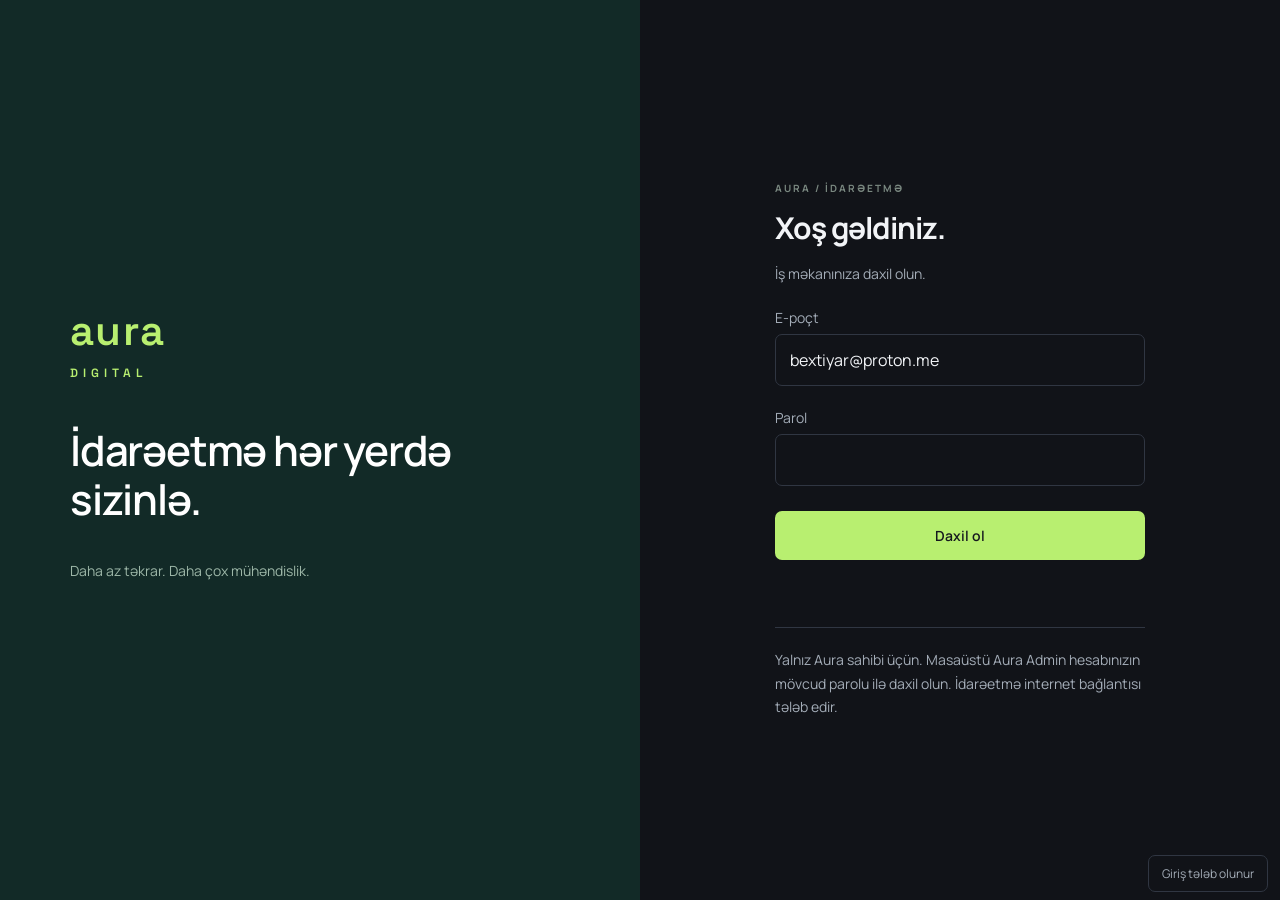
==== commit ea10c62d: "Polish mobile navigation and close local sessions on offline logout" ====
--- a/admin/index.html
+++ b/admin/index.html
@@ -1,6 +1,7 @@
-<!doctype html><html lang="az"><head><meta charset="utf-8"><meta name="viewport" content="width=device-width,initial-scale=1"><title>Aura Admin · Veb idarəetmə</title><meta name="robots" content="noindex,nofollow"><meta name="referrer" content="no-referrer"><meta http-equiv="Content-Security-Policy" content="default-src 'self'; script-src 'self'; style-src 'self' 'unsafe-inline'; img-src 'self' data:; font-src 'self'; connect-src https://atiyisqbdrtrmpjtwakv.supabase.co; object-src 'none'; base-uri 'none'; form-action 'none'"><link rel="stylesheet" href="base.css"><link rel="stylesheet" href="auth.css"><link rel="stylesheet" href="admin.css"><link rel="stylesheet" href="communications.css"><link rel="stylesheet" href="web-admin.css"><link rel="icon" href="icon.svg"></head><body class="auth-locked" data-mode="admin">
+<!doctype html><html lang="az"><head><meta charset="utf-8"><meta name="viewport" content="width=device-width,initial-scale=1"><title>Aura Admin · Veb idarəetmə</title><meta name="robots" content="noindex,nofollow"><meta name="referrer" content="no-referrer"><meta http-equiv="Content-Security-Policy" content="default-src 'self'; script-src 'self'; style-src 'self' 'unsafe-inline'; img-src 'self' data:; font-src 'self'; connect-src https://atiyisqbdrtrmpjtwakv.supabase.co; object-src 'none'; base-uri 'none'; form-action 'none'"><link rel="stylesheet" href="base.css?v=20261120b"><link rel="stylesheet" href="auth.css?v=20261120b"><link rel="stylesheet" href="admin.css?v=20261120b"><link rel="stylesheet" href="communications.css?v=20261120b"><link rel="stylesheet" href="web-admin.css?v=20261120b"><link rel="icon" href="icon.svg"></head><body class="auth-locked" data-mode="admin">
 <div class="app"><aside class="side"><div class="logo"><div class="mark">a</div><div class="word">aura<small>ADMIN</small></div></div><div class="navlabel">İDARƏETMƏ</div><button class="nav active" data-admin-page="overview">Ümumi baxış</button><button class="nav" data-admin-page="users">Aktiv hesablar</button><button class="nav" data-admin-page="suspended">Dayandırılmış hesablar</button><button class="nav" data-admin-page="rigels">Rigellər</button><button class="nav" data-admin-page="devices">Cihazlar</button><button class="nav" data-admin-page="events">Bütün hadisələr</button><button class="nav" data-admin-page="releases">Yeniləmələr</button><div class="sidebottom"><div class="licenseMini"><strong>Aura Admin · Veb</strong>Yalnız internetlə işləyir.</div><button class="nav" id="adminPassword">Parolu dəyiş</button><button class="nav" id="adminLogout">Hesabdan çıx</button></div></aside>
 <main class="main"><header class="topbar"><button class="btn light" id="menuToggle" aria-label="Menyunu aç" aria-expanded="false">☰</button><div class="crumb">Aura Admin / <b id="adminCrumb">Ümumi baxış</b></div><button class="btn light" id="adminRefresh">Yenilə</button></header><section class="content"><div class="intro"><div><div class="eyebrow">AURA DIGITAL / İDARƏETMƏ</div><h1 id="adminTitle">İş məkanınız, bir baxışda.</h1><p id="adminMessage">Serverdən məlumatlar alınır.</p></div><button class="btn lime" id="adminNewUser">Hesab yarat</button></div><div id="adminBody"></div></section></main></div>
-<div class="auth-dialog" id="adminDialog" hidden></div><script src="web-bridge.js"></script><script src="auth.js"></script><script src="usage.js"></script><script src="communications.js"></script><script src="admin.js"></script></body></html>
+<div class="auth-dialog" id="adminDialog" hidden></div><script src="web-bridge.js?v=20261120b"></script><script src="auth.js?v=20261120b"></script><script src="usage.js?v=20261120b"></script><script src="communications.js?v=20261120b"></script><script src="admin.js?v=20261120b"></script>
 
-<script src="refinements.js"></script><script src="web-admin.js"></script>
+<script src="refinements.js?v=20261120b"></script><script src="web-admin.js?v=20261120b"></script>
+</body></html>
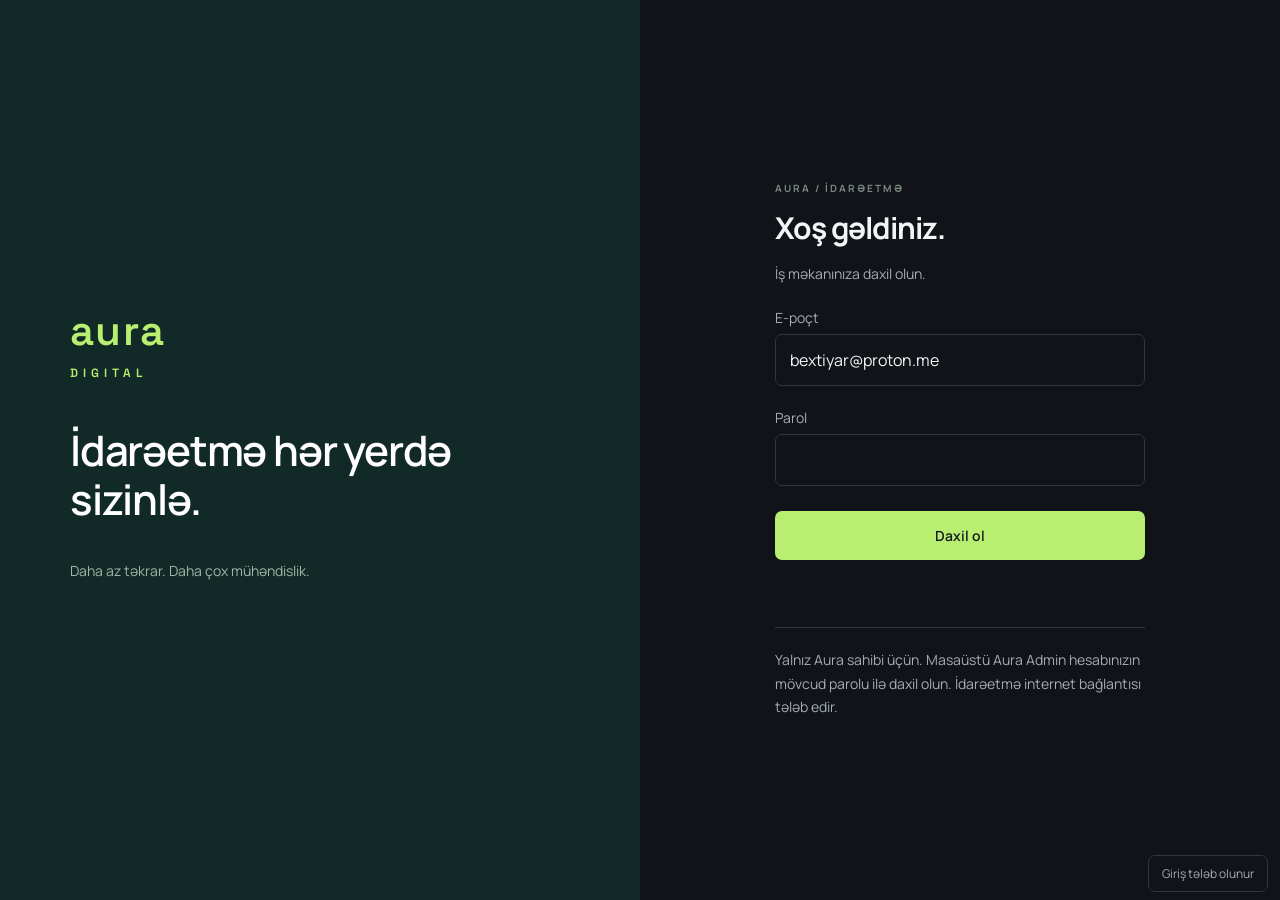
==== commit e1853bc6: "Stabilize restored sessions and align responsive admin controls" ====
--- a/admin/index.html
+++ b/admin/index.html
@@ -1,7 +1,7 @@
-<!doctype html><html lang="az"><head><meta charset="utf-8"><meta name="viewport" content="width=device-width,initial-scale=1"><title>Aura Admin · Veb idarəetmə</title><meta name="robots" content="noindex,nofollow"><meta name="referrer" content="no-referrer"><meta http-equiv="Content-Security-Policy" content="default-src 'self'; script-src 'self'; style-src 'self' 'unsafe-inline'; img-src 'self' data:; font-src 'self'; connect-src https://atiyisqbdrtrmpjtwakv.supabase.co; object-src 'none'; base-uri 'none'; form-action 'none'"><link rel="stylesheet" href="base.css?v=20261120b"><link rel="stylesheet" href="auth.css?v=20261120b"><link rel="stylesheet" href="admin.css?v=20261120b"><link rel="stylesheet" href="communications.css?v=20261120b"><link rel="stylesheet" href="web-admin.css?v=20261120b"><link rel="icon" href="icon.svg"></head><body class="auth-locked" data-mode="admin">
+<!doctype html><html lang="az"><head><meta charset="utf-8"><meta name="viewport" content="width=device-width,initial-scale=1"><title>Aura Admin · Veb idarəetmə</title><meta name="robots" content="noindex,nofollow"><meta name="referrer" content="no-referrer"><meta http-equiv="Content-Security-Policy" content="default-src 'self'; script-src 'self'; style-src 'self' 'unsafe-inline'; img-src 'self' data:; font-src 'self'; connect-src https://atiyisqbdrtrmpjtwakv.supabase.co; object-src 'none'; base-uri 'none'; form-action 'none'"><link rel="stylesheet" href="base.css?v=20261120c"><link rel="stylesheet" href="auth.css?v=20261120c"><link rel="stylesheet" href="admin.css?v=20261120c"><link rel="stylesheet" href="communications.css?v=20261120c"><link rel="stylesheet" href="web-admin.css?v=20261120c"><link rel="icon" href="icon.svg"></head><body class="auth-locked" data-mode="admin">
 <div class="app"><aside class="side"><div class="logo"><div class="mark">a</div><div class="word">aura<small>ADMIN</small></div></div><div class="navlabel">İDARƏETMƏ</div><button class="nav active" data-admin-page="overview">Ümumi baxış</button><button class="nav" data-admin-page="users">Aktiv hesablar</button><button class="nav" data-admin-page="suspended">Dayandırılmış hesablar</button><button class="nav" data-admin-page="rigels">Rigellər</button><button class="nav" data-admin-page="devices">Cihazlar</button><button class="nav" data-admin-page="events">Bütün hadisələr</button><button class="nav" data-admin-page="releases">Yeniləmələr</button><div class="sidebottom"><div class="licenseMini"><strong>Aura Admin · Veb</strong>Yalnız internetlə işləyir.</div><button class="nav" id="adminPassword">Parolu dəyiş</button><button class="nav" id="adminLogout">Hesabdan çıx</button></div></aside>
 <main class="main"><header class="topbar"><button class="btn light" id="menuToggle" aria-label="Menyunu aç" aria-expanded="false">☰</button><div class="crumb">Aura Admin / <b id="adminCrumb">Ümumi baxış</b></div><button class="btn light" id="adminRefresh">Yenilə</button></header><section class="content"><div class="intro"><div><div class="eyebrow">AURA DIGITAL / İDARƏETMƏ</div><h1 id="adminTitle">İş məkanınız, bir baxışda.</h1><p id="adminMessage">Serverdən məlumatlar alınır.</p></div><button class="btn lime" id="adminNewUser">Hesab yarat</button></div><div id="adminBody"></div></section></main></div>
-<div class="auth-dialog" id="adminDialog" hidden></div><script src="web-bridge.js?v=20261120b"></script><script src="auth.js?v=20261120b"></script><script src="usage.js?v=20261120b"></script><script src="communications.js?v=20261120b"></script><script src="admin.js?v=20261120b"></script>
+<div class="auth-dialog" id="adminDialog" hidden></div><script src="web-bridge.js?v=20261120c"></script><script src="auth.js?v=20261120c"></script><script src="usage.js?v=20261120c"></script><script src="communications.js?v=20261120c"></script><script src="admin.js?v=20261120c"></script>
 
-<script src="refinements.js?v=20261120b"></script><script src="web-admin.js?v=20261120b"></script>
+<script src="refinements.js?v=20261120c"></script><script src="web-admin.js?v=20261120c"></script>
 </body></html>
--- a/admin/web-admin.css
+++ b/admin/web-admin.css
@@ -4,6 +4,9 @@
 .side{overflow-y:auto}.side .nav{font-size:14px;min-height:44px;flex-shrink:0}.sidebottom{margin-top:auto;padding-top:20px}.sidebottom>.btn{width:100%;margin-top:6px}
 .content{max-width:1700px;padding:32px}.topbar{position:sticky;top:0;z-index:10;min-height:72px}.intro{gap:16px;flex-wrap:wrap}.intro p{font-size:14px;line-height:1.7}
 .btn{min-height:44px;font-size:14px}.admin-table{font-size:14px}.admin-table th{font-size:13px}.admin-table td{overflow-wrap:anywhere}.admin-table button{font-size:14px;min-height:42px}.admin-metric small{font-size:14px}.admin-filter{min-height:44px;font-size:16px}.admin-table-wrap{max-width:100%}
+.admin-metrics{grid-template-columns:repeat(3,minmax(0,1fr))}
+body[data-mode=admin] select{appearance:none;min-height:44px;max-width:100%;padding:11px 38px 11px 12px;border:1px solid var(--line);border-radius:7px;background-color:#20242d;color:var(--ink);font:inherit;background-image:url("data:image/svg+xml,%3Csvg xmlns='http://www.w3.org/2000/svg' width='12' height='8'%3E%3Cpath d='m1 1 5 5 5-5' stroke='%23b7c2cc' stroke-width='1.5' fill='none'/%3E%3C/svg%3E");background-repeat:no-repeat;background-position:right 13px center}
+.sectionFoot>select{margin-bottom:20px}.side .word{display:block}
 .auth-box label,.auth-box p,.auth-error,.auth-dialog-box p,.auth-dialog-box label{font-size:14px}.auth-box input,.auth-dialog-box input,.auth-dialog-box select,.auth-dialog-box textarea{font-size:16px;min-height:44px}.auth-note{font-size:14px}.auth-brand h1{font-size:42px}.auth-dialog-box{width:min(680px,100%)}.auth-status{font-size:12px;max-width:calc(100vw - 24px);bottom:8px;right:12px}
 .admin-list-tools input{flex:1;min-width:180px}.admin-list-tools select{max-width:100%;padding:10px;min-height:44px;background:#20242d;color:var(--ink);border:1px solid var(--line);border-radius:6px}.sectionFoot{flex-wrap:wrap;gap:10px}#menuToggle{display:none}.admin-secret{white-space:pre-wrap;word-break:break-word}.admin-manage-options{gap:12px}
 @media(max-width:1000px){.admin-metrics{grid-template-columns:repeat(2,minmax(0,1fr))}.content{padding:24px}.admin-table th,.admin-table td{padding:12px}}
